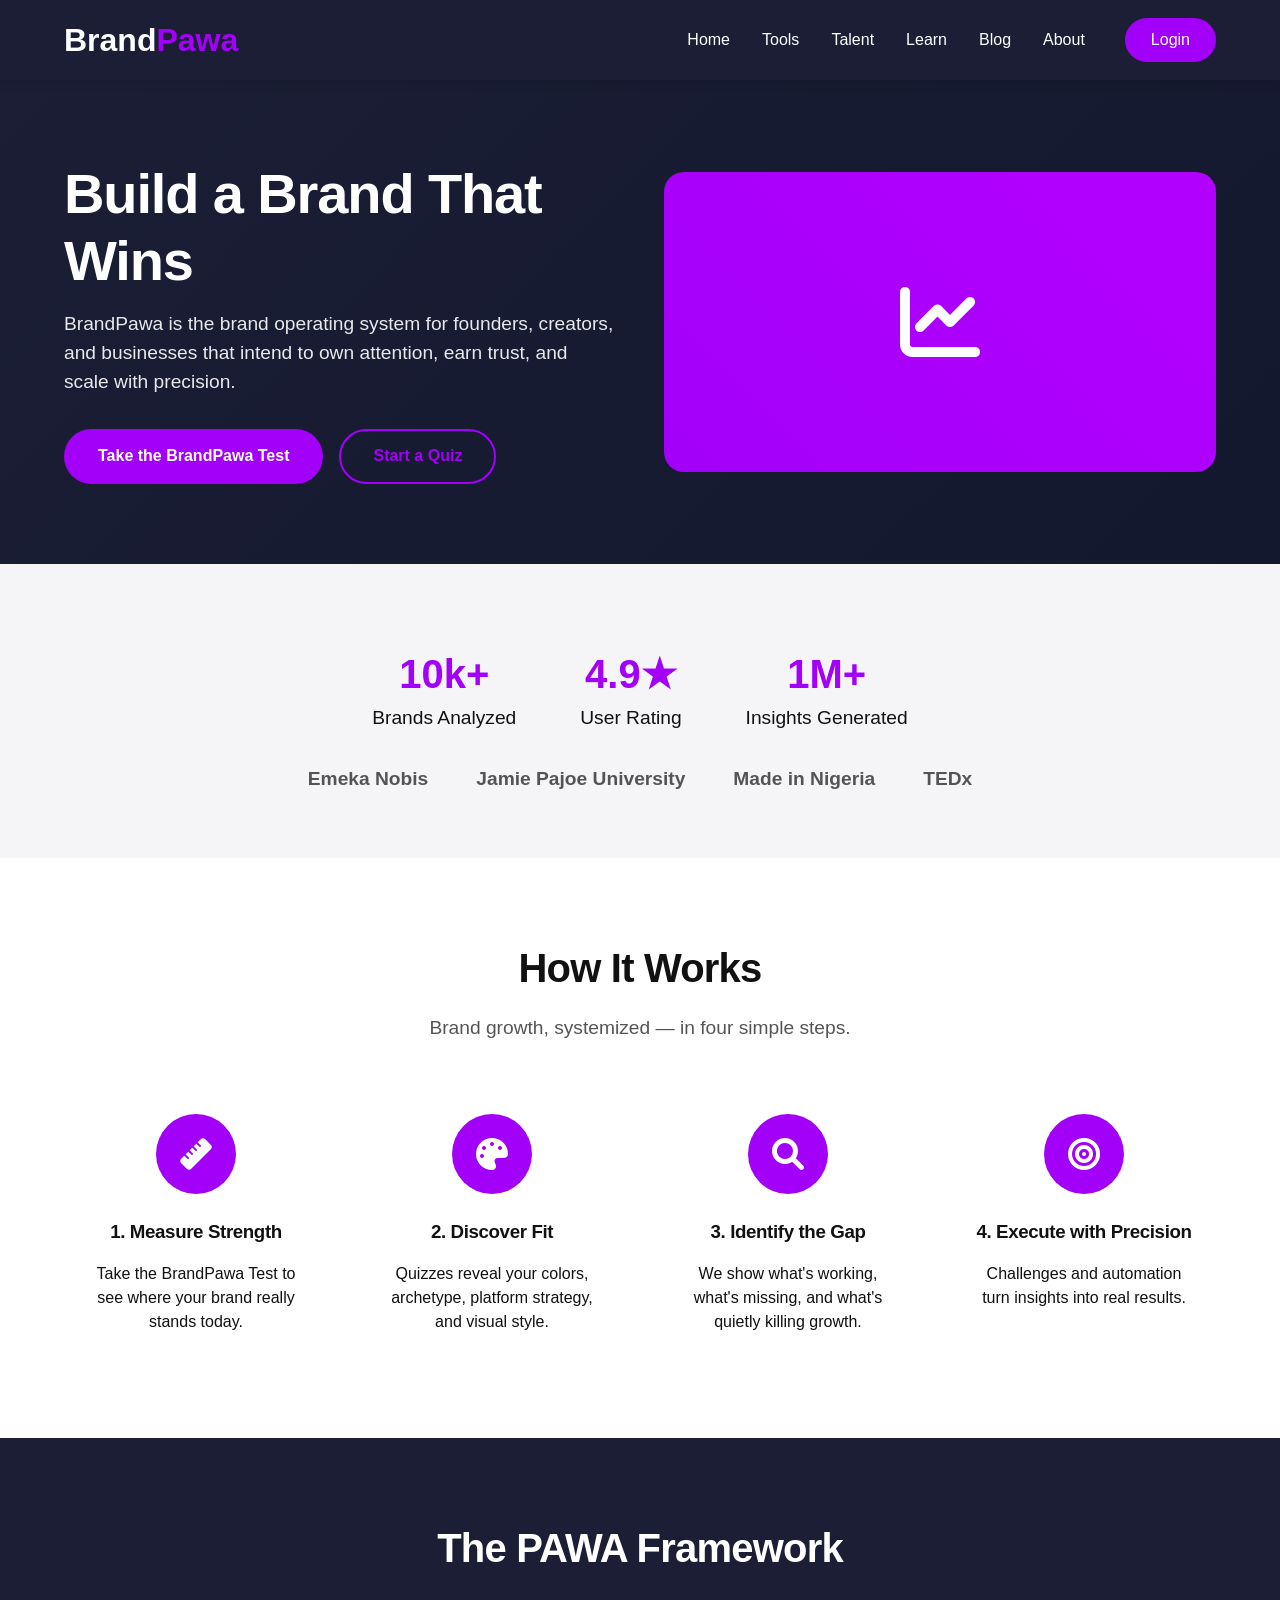
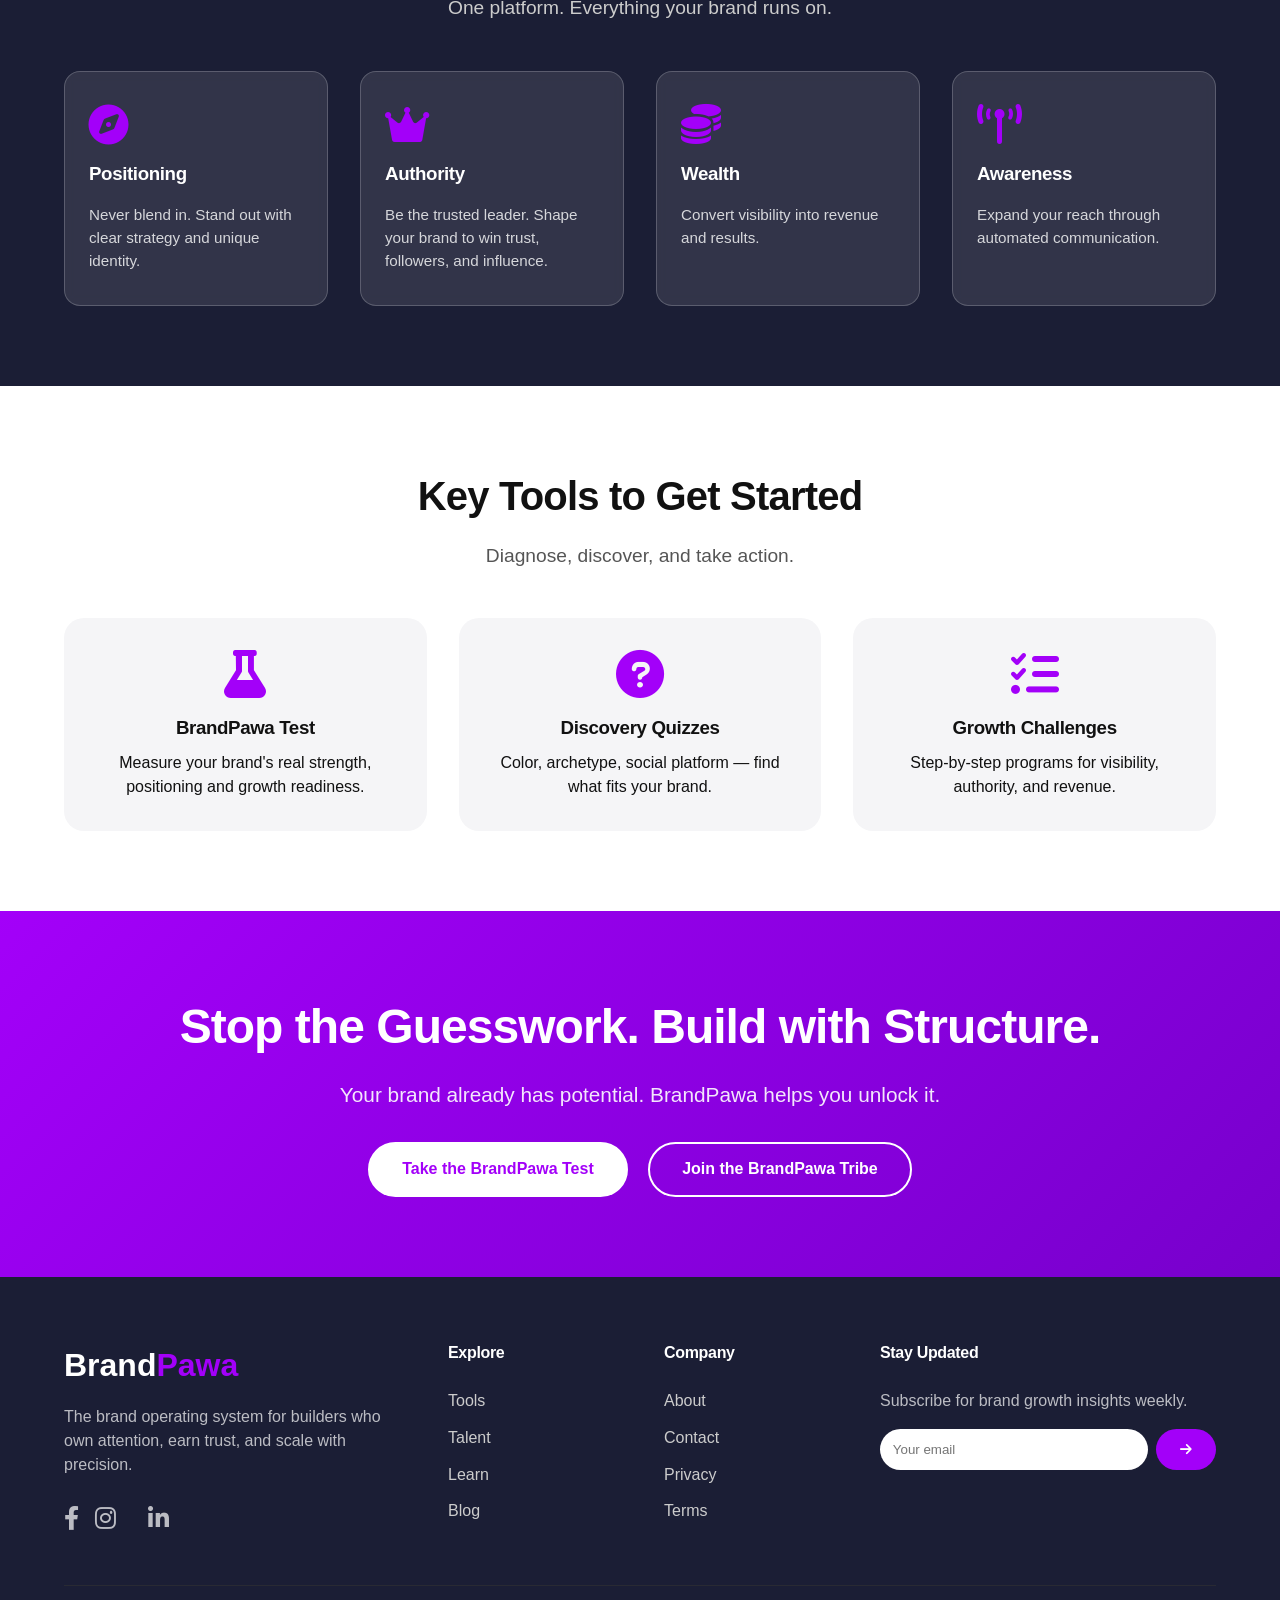
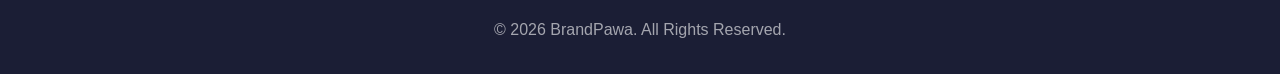
==== index.html @ 24d3e86d "Add initial HTML structure and styles for BrandPawa" ====
<!DOCTYPE html>
<html lang="en">
<head>
    <meta charset="UTF-8">
    <meta name="viewport" content="width=device-width, initial-scale=1.0">
    <title>BrandPawa – Your Brand Growth Partner</title>
    <!-- Font Awesome for vector icons -->
    <link rel="stylesheet" href="https://cdnjs.cloudflare.com/ajax/libs/font-awesome/6.0.0-beta3/css/all.min.css">
    <style>
        /* CSS Variables for Brand Colors */
        :root {
            --primary: #a300f9;
            --primary-dark: #7a00c4;
            --background: #1B1E35;
            --background-light: #252a45;
            --white: #ffffff;
            --gray-light: #f5f5f7;
            --gray: #e6e6e6;
            --text-dark: #111;
            --text-light: #f0f0f0;
        }

        * {
            margin: 0;
            padding: 0;
            box-sizing: border-box;
        }

        body {
            font-family: 'Avenir', -apple-system, BlinkMacSystemFont, 'Segoe UI', Roboto, Helvetica, Arial, sans-serif;
            color: var(--text-dark);
            line-height: 1.5;
            background-color: var(--white);
        }

        h1, h2, h3, h4 {
            font-family: 'Coolvetica', 'Avenir', sans-serif;
            font-weight: 600;
            letter-spacing: -0.02em;
        }

        /* Coolvetica fallback – if not available, use a similar font */
        @font-face {
            font-family: 'Coolvetica';
            src: local('Arial Black'), local('Helvetica Bold'), local('sans-serif');
            font-weight: bold;
            font-style: normal;
        }

        .container {
            width: 90%;
            max-width: 1200px;
            margin: 0 auto;
        }

        /* Buttons */
        .btn {
            display: inline-block;
            padding: 0.85rem 2rem;
            border-radius: 40px;
            font-weight: 600;
            text-decoration: none;
            transition: all 0.3s ease;
            font-size: 1rem;
            border: 2px solid transparent;
            cursor: pointer;
        }

        .btn-primary {
            background-color: var(--primary);
            color: var(--white);
        }

        .btn-primary:hover {
            background-color: var(--primary-dark);
            transform: translateY(-2px);
            box-shadow: 0 10px 20px rgba(163, 0, 249, 0.3);
        }

        .btn-secondary {
            background-color: transparent;
            color: var(--primary);
            border-color: var(--primary);
        }

        .btn-secondary:hover {
            background-color: var(--primary);
            color: var(--white);
        }

        /* Navigation */
        .navbar {
            background-color: var(--background);
            padding: 1rem 0;
            position: sticky;
            top: 0;
            z-index: 100;
            box-shadow: 0 2px 10px rgba(0,0,0,0.1);
        }

        .nav-container {
            display: flex;
            justify-content: space-between;
            align-items: center;
        }

        .logo a {
            font-family: 'Agency', 'Coolvetica', sans-serif;
            font-size: 2rem;
            font-weight: bold;
            color: var(--white);
            text-decoration: none;
        }
        .logo span {
            color: var(--primary);
        }

        .nav-menu {
            display: flex;
            list-style: none;
            gap: 2rem;
            align-items: center;
        }

        .nav-menu a {
            color: var(--white);
            text-decoration: none;
            font-weight: 500;
            transition: color 0.3s;
        }
        .nav-menu a:hover {
            color: var(--primary);
        }

        .nav-menu .btn {
            padding: 0.5rem 1.5rem;
            margin-left: 0.5rem;
        }

        .hamburger {
            display: none;
            font-size: 1.5rem;
            color: var(--white);
            cursor: pointer;
        }

        /* Hero Section */
        .hero {
            background: linear-gradient(135deg, var(--background) 0%, #13182e 100%);
            color: var(--white);
            padding: 5rem 0;
        }

        .hero .container {
            display: grid;
            grid-template-columns: 1fr 1fr;
            gap: 3rem;
            align-items: center;
        }

        .hero-content h1 {
            font-size: 3.5rem;
            line-height: 1.2;
            margin-bottom: 1rem;
        }

        .hero-content p {
            font-size: 1.2rem;
            margin-bottom: 2rem;
            opacity: 0.9;
        }

        .hero-buttons {
            display: flex;
            gap: 1rem;
            flex-wrap: wrap;
        }

        .hero-image {
            background-color: var(--primary);
            height: 300px;
            border-radius: 20px;
            display: flex;
            align-items: center;
            justify-content: center;
            color: var(--white);
            font-size: 2rem;
            text-align: center;
            background-image: linear-gradient(45deg, var(--primary) 0%, #b300ff 100%);
        }
        .hero-image i {
            font-size: 5rem;
        }

        /* Social Proof */
        .social-proof {
            padding: 3rem 0;
            background: var(--gray-light);
            text-align: center;
        }
        .stats {
            display: flex;
            justify-content: center;
            gap: 4rem;
            flex-wrap: wrap;
            margin-top: 2rem;
        }
        .stat-item {
            font-size: 1.2rem;
        }
        .stat-number {
            font-size: 2.5rem;
            font-weight: bold;
            color: var(--primary);
            display: block;
        }
        .trust-logos {
            display: flex;
            justify-content: center;
            gap: 3rem;
            flex-wrap: wrap;
            margin: 2rem 0 1rem;
            opacity: 0.7;
        }
        .trust-logos span {
            font-weight: 600;
            font-size: 1.2rem;
        }

        /* How It Works */
        .how-it-works {
            padding: 5rem 0;
            background: var(--white);
        }
        .section-title {
            text-align: center;
            font-size: 2.5rem;
            margin-bottom: 1rem;
        }
        .section-subtitle {
            text-align: center;
            font-size: 1.2rem;
            color: #555;
            margin-bottom: 3rem;
        }
        .steps {
            display: grid;
            grid-template-columns: repeat(4, 1fr);
            gap: 2rem;
        }
        .step {
            text-align: center;
            padding: 1.5rem;
        }
        .step-icon {
            width: 80px;
            height: 80px;
            background: var(--primary);
            color: white;
            border-radius: 50%;
            display: flex;
            align-items: center;
            justify-content: center;
            margin: 0 auto 1.5rem;
            font-size: 2rem;
        }
        .step h3 {
            margin-bottom: 1rem;
        }

        /* Features / PAWA */
        .features {
            padding: 5rem 0;
            background: var(--background);
            color: white;
        }
        .features-grid {
            display: grid;
            grid-template-columns: repeat(4, 1fr);
            gap: 2rem;
            margin-top: 3rem;
        }
        .feature-card {
            background: rgba(255,255,255,0.1);
            border-radius: 16px;
            padding: 2rem 1.5rem;
            backdrop-filter: blur(5px);
            border: 1px solid rgba(255,255,255,0.2);
            transition: transform 0.3s;
        }
        .feature-card:hover {
            transform: translateY(-5px);
            background: rgba(255,255,255,0.15);
        }
        .feature-card i {
            font-size: 2.5rem;
            color: var(--primary);
            margin-bottom: 1rem;
        }
        .feature-card h3 {
            margin-bottom: 1rem;
        }
        .feature-card p {
            opacity: 0.8;
            font-size: 0.95rem;
        }

        /* Tools Highlight */
        .tools {
            padding: 5rem 0;
            background: var(--white);
        }
        .tools-grid {
            display: grid;
            grid-template-columns: repeat(3, 1fr);
            gap: 2rem;
            margin-top: 3rem;
        }
        .tool-item {
            text-align: center;
            padding: 2rem;
            border-radius: 20px;
            background: var(--gray-light);
            transition: all 0.3s;
        }
        .tool-item:hover {
            box-shadow: 0 10px 30px rgba(0,0,0,0.1);
            background: white;
        }
        .tool-item i {
            font-size: 3rem;
            color: var(--primary);
            margin-bottom: 1rem;
        }
        .tool-item h3 {
            margin-bottom: 0.5rem;
        }

        /* Final CTA */
        .final-cta {
            background: linear-gradient(135deg, var(--primary), #7700cc);
            color: white;
            padding: 5rem 0;
            text-align: center;
        }
        .final-cta h2 {
            font-size: 3rem;
            margin-bottom: 1rem;
        }
        .final-cta p {
            font-size: 1.3rem;
            margin-bottom: 2rem;
            opacity: 0.9;
        }
        .final-cta .btn {
            border-color: white;
            color: white;
            margin: 0 0.5rem;
        }
        .final-cta .btn-primary {
            background: white;
            color: var(--primary);
            border-color: white;
        }
        .final-cta .btn-primary:hover {
            background: transparent;
            color: white;
        }
        .final-cta .btn-secondary:hover {
            background: white;
            color: var(--primary);
        }

        /* Footer */
        footer {
            background: var(--background);
            color: white;
            padding: 4rem 0 2rem;
        }
        .footer-grid {
            display: grid;
            grid-template-columns: 2fr 1fr 1fr 2fr;
            gap: 3rem;
            margin-bottom: 3rem;
        }
        .footer-col p {
            margin: 1rem 0;
            opacity: 0.7;
        }
        .footer-col h4 {
            margin-bottom: 1.5rem;
        }
        .footer-links {
            list-style: none;
        }
        .footer-links li {
            margin-bottom: 0.8rem;
        }
        .footer-links a {
            color: #ccc;
            text-decoration: none;
            transition: color 0.3s;
        }
        .footer-links a:hover {
            color: var(--primary);
        }
        .newsletter-form {
            display: flex;
            gap: 0.5rem;
            margin: 1rem 0;
        }
        .newsletter-form input {
            flex: 1;
            padding: 0.8rem;
            border: none;
            border-radius: 30px;
            outline: none;
        }
        .newsletter-form button {
            background: var(--primary);
            border: none;
            color: white;
            padding: 0 1.5rem;
            border-radius: 30px;
            cursor: pointer;
        }
        .social-icons {
            display: flex;
            gap: 1rem;
            margin-top: 1.5rem;
        }
        .social-icons a {
            color: white;
            font-size: 1.5rem;
            opacity: 0.7;
            transition: opacity 0.3s;
        }
        .social-icons a:hover {
            opacity: 1;
            color: var(--primary);
        }
        .copyright {
            text-align: center;
            padding-top: 2rem;
            border-top: 1px solid #333;
            opacity: 0.6;
        }

        /* Responsive Design */
        @media (max-width: 1024px) {
            .steps, .features-grid, .tools-grid {
                grid-template-columns: repeat(2, 1fr);
            }
            .footer-grid {
                grid-template-columns: repeat(2, 1fr);
            }
        }

        @media (max-width: 768px) {
            .nav-menu {
                display: none;
                position: absolute;
                top: 70px;
                left: 0;
                width: 100%;
                background: var(--background);
                flex-direction: column;
                padding: 2rem;
                gap: 1.5rem;
                box-shadow: 0 10px 20px rgba(0,0,0,0.5);
            }
            .nav-menu.active {
                display: flex;
            }
            .hamburger {
                display: block;
            }
            .hero .container {
                grid-template-columns: 1fr;
                text-align: center;
            }
            .hero-buttons {
                justify-content: center;
            }
            .steps, .features-grid, .tools-grid {
                grid-template-columns: 1fr;
            }
            .footer-grid {
                grid-template-columns: 1fr;
                gap: 2rem;
            }
            .stats {
                gap: 2rem;
            }
            .stat-number {
                font-size: 2rem;
            }
        }

        @media (max-width: 480px) {
            .hero-content h1 {
                font-size: 2.5rem;
            }
            .btn {
                padding: 0.7rem 1.5rem;
            }
        }
    </style>
</head>
<body>
    <!-- Navigation -->
    <nav class="navbar">
        <div class="container nav-container">
            <div class="logo">
                <a href="#">Brand<span>Pawa</span></a>
            </div>
            <ul class="nav-menu" id="navMenu">
                <li><a href="#">Home</a></li>
                <li><a href="#">Tools</a></li>
                <li><a href="#">Talent</a></li>
                <li><a href="#">Learn</a></li>
                <li><a href="#">Blog</a></li>
                <li><a href="#">About</a></li>
                <li><a href="#" class="btn btn-primary">Login</a></li>
            </ul>
            <div class="hamburger" id="hamburger">
                <i class="fas fa-bars"></i>
            </div>
        </div>
    </nav>

    <!-- Hero Section -->
    <section class="hero">
        <div class="container">
            <div class="hero-content">
                <h1>Build a Brand That Wins</h1>
                <p>BrandPawa is the brand operating system for founders, creators, and businesses that intend to own attention, earn trust, and scale with precision.</p>
                <div class="hero-buttons">
                    <a href="#" class="btn btn-primary">Take the BrandPawa Test</a>
                    <a href="#" class="btn btn-secondary">Start a Quiz</a>
                </div>
            </div>
            <div class="hero-image">
                <i class="fas fa-chart-line"></i>
            </div>
        </div>
    </section>

    <!-- Social Proof -->
    <section class="social-proof">
        <div class="container">
            <div class="stats">
                <div class="stat-item">
                    <span class="stat-number">10k+</span>
                    Brands Analyzed
                </div>
                <div class="stat-item">
                    <span class="stat-number">4.9★</span>
                    User Rating
                </div>
                <div class="stat-item">
                    <span class="stat-number">1M+</span>
                    Insights Generated
                </div>
            </div>
            <div class="trust-logos">
                <span>Emeka Nobis</span>
                <span>Jamie Pajoe University</span>
                <span>Made in Nigeria</span>
                <span>TEDx</span>
            </div>
        </div>
    </section>

    <!-- How It Works -->
    <section class="how-it-works">
        <div class="container">
            <h2 class="section-title">How It Works</h2>
            <p class="section-subtitle">Brand growth, systemized — in four simple steps.</p>
            <div class="steps">
                <div class="step">
                    <div class="step-icon"><i class="fas fa-ruler"></i></div>
                    <h3>1. Measure Strength</h3>
                    <p>Take the BrandPawa Test to see where your brand really stands today.</p>
                </div>
                <div class="step">
                    <div class="step-icon"><i class="fas fa-palette"></i></div>
                    <h3>2. Discover Fit</h3>
                    <p>Quizzes reveal your colors, archetype, platform strategy, and visual style.</p>
                </div>
                <div class="step">
                    <div class="step-icon"><i class="fas fa-search"></i></div>
                    <h3>3. Identify the Gap</h3>
                    <p>We show what's working, what's missing, and what's quietly killing growth.</p>
                </div>
                <div class="step">
                    <div class="step-icon"><i class="fas fa-bullseye"></i></div>
                    <h3>4. Execute with Precision</h3>
                    <p>Challenges and automation turn insights into real results.</p>
                </div>
            </div>
        </div>
    </section>

    <!-- Features / PAWA Framework -->
    <section class="features">
        <div class="container">
            <h2 class="section-title">The PAWA Framework</h2>
            <p class="section-subtitle" style="color: #ccc;">One platform. Everything your brand runs on.</p>
            <div class="features-grid">
                <div class="feature-card">
                    <i class="fas fa-compass"></i>
                    <h3>Positioning</h3>
                    <p>Never blend in. Stand out with clear strategy and unique identity.</p>
                </div>
                <div class="feature-card">
                    <i class="fas fa-crown"></i>
                    <h3>Authority</h3>
                    <p>Be the trusted leader. Shape your brand to win trust, followers, and influence.</p>
                </div>
                <div class="feature-card">
                    <i class="fas fa-coins"></i>
                    <h3>Wealth</h3>
                    <p>Convert visibility into revenue and results.</p>
                </div>
                <div class="feature-card">
                    <i class="fas fa-broadcast-tower"></i>
                    <h3>Awareness</h3>
                    <p>Expand your reach through automated communication.</p>
                </div>
            </div>
        </div>
    </section>

    <!-- Key Tools -->
    <section class="tools">
        <div class="container">
            <h2 class="section-title">Key Tools to Get Started</h2>
            <p class="section-subtitle">Diagnose, discover, and take action.</p>
            <div class="tools-grid">
                <div class="tool-item">
                    <i class="fas fa-flask"></i>
                    <h3>BrandPawa Test</h3>
                    <p>Measure your brand's real strength, positioning and growth readiness.</p>
                </div>
                <div class="tool-item">
                    <i class="fas fa-question-circle"></i>
                    <h3>Discovery Quizzes</h3>
                    <p>Color, archetype, social platform — find what fits your brand.</p>
                </div>
                <div class="tool-item">
                    <i class="fas fa-tasks"></i>
                    <h3>Growth Challenges</h3>
                    <p>Step-by-step programs for visibility, authority, and revenue.</p>
                </div>
            </div>
        </div>
    </section>

    <!-- Final Call to Action -->
    <section class="final-cta">
        <div class="container">
            <h2>Stop the Guesswork. Build with Structure.</h2>
            <p>Your brand already has potential. BrandPawa helps you unlock it.</p>
            <div>
                <a href="#" class="btn btn-primary">Take the BrandPawa Test</a>
                <a href="#" class="btn btn-secondary">Join the BrandPawa Tribe</a>
            </div>
        </div>
    </section>

    <!-- Footer -->
    <footer>
        <div class="container">
            <div class="footer-grid">
                <div class="footer-col">
                    <div class="logo" style="margin-bottom: 1rem;">
                        <a href="#" style="color: white;">Brand<span style="color: var(--primary);">Pawa</span></a>
                    </div>
                    <p>The brand operating system for builders who own attention, earn trust, and scale with precision.</p>
                    <div class="social-icons">
                        <a href="#"><i class="fab fa-facebook-f"></i></a>
                        <a href="#"><i class="fab fa-instagram"></i></a>
                        <a href="#"><i class="fab fa-x-twitter"></i></a>
                        <a href="#"><i class="fab fa-linkedin-in"></i></a>
                    </div>
                </div>
                <div class="footer-col">
                    <h4>Explore</h4>
                    <ul class="footer-links">
                        <li><a href="#">Tools</a></li>
                        <li><a href="#">Talent</a></li>
                        <li><a href="#">Learn</a></li>
                        <li><a href="#">Blog</a></li>
                    </ul>
                </div>
                <div class="footer-col">
                    <h4>Company</h4>
                    <ul class="footer-links">
                        <li><a href="#">About</a></li>
                        <li><a href="#">Contact</a></li>
                        <li><a href="#">Privacy</a></li>
                        <li><a href="#">Terms</a></li>
                    </ul>
                </div>
                <div class="footer-col">
                    <h4>Stay Updated</h4>
                    <p>Subscribe for brand growth insights weekly.</p>
                    <form class="newsletter-form">
                        <input type="email" placeholder="Your email" required>
                        <button type="submit"><i class="fas fa-arrow-right"></i></button>
                    </form>
                </div>
            </div>
            <div class="copyright">
                &copy; 2026 BrandPawa. All Rights Reserved.
            </div>
        </div>
    </footer>

    <!-- JavaScript for mobile menu toggle -->
    <script>
        const hamburger = document.getElementById('hamburger');
        const navMenu = document.getElementById('navMenu');

        hamburger.addEventListener('click', () => {
            navMenu.classList.toggle('active');
        });

        // Close menu when a link is clicked (optional)
        document.querySelectorAll('.nav-menu a').forEach(link => {
            link.addEventListener('click', () => {
                navMenu.classList.remove('active');
            });
        });
    </script>
</body>
</html>
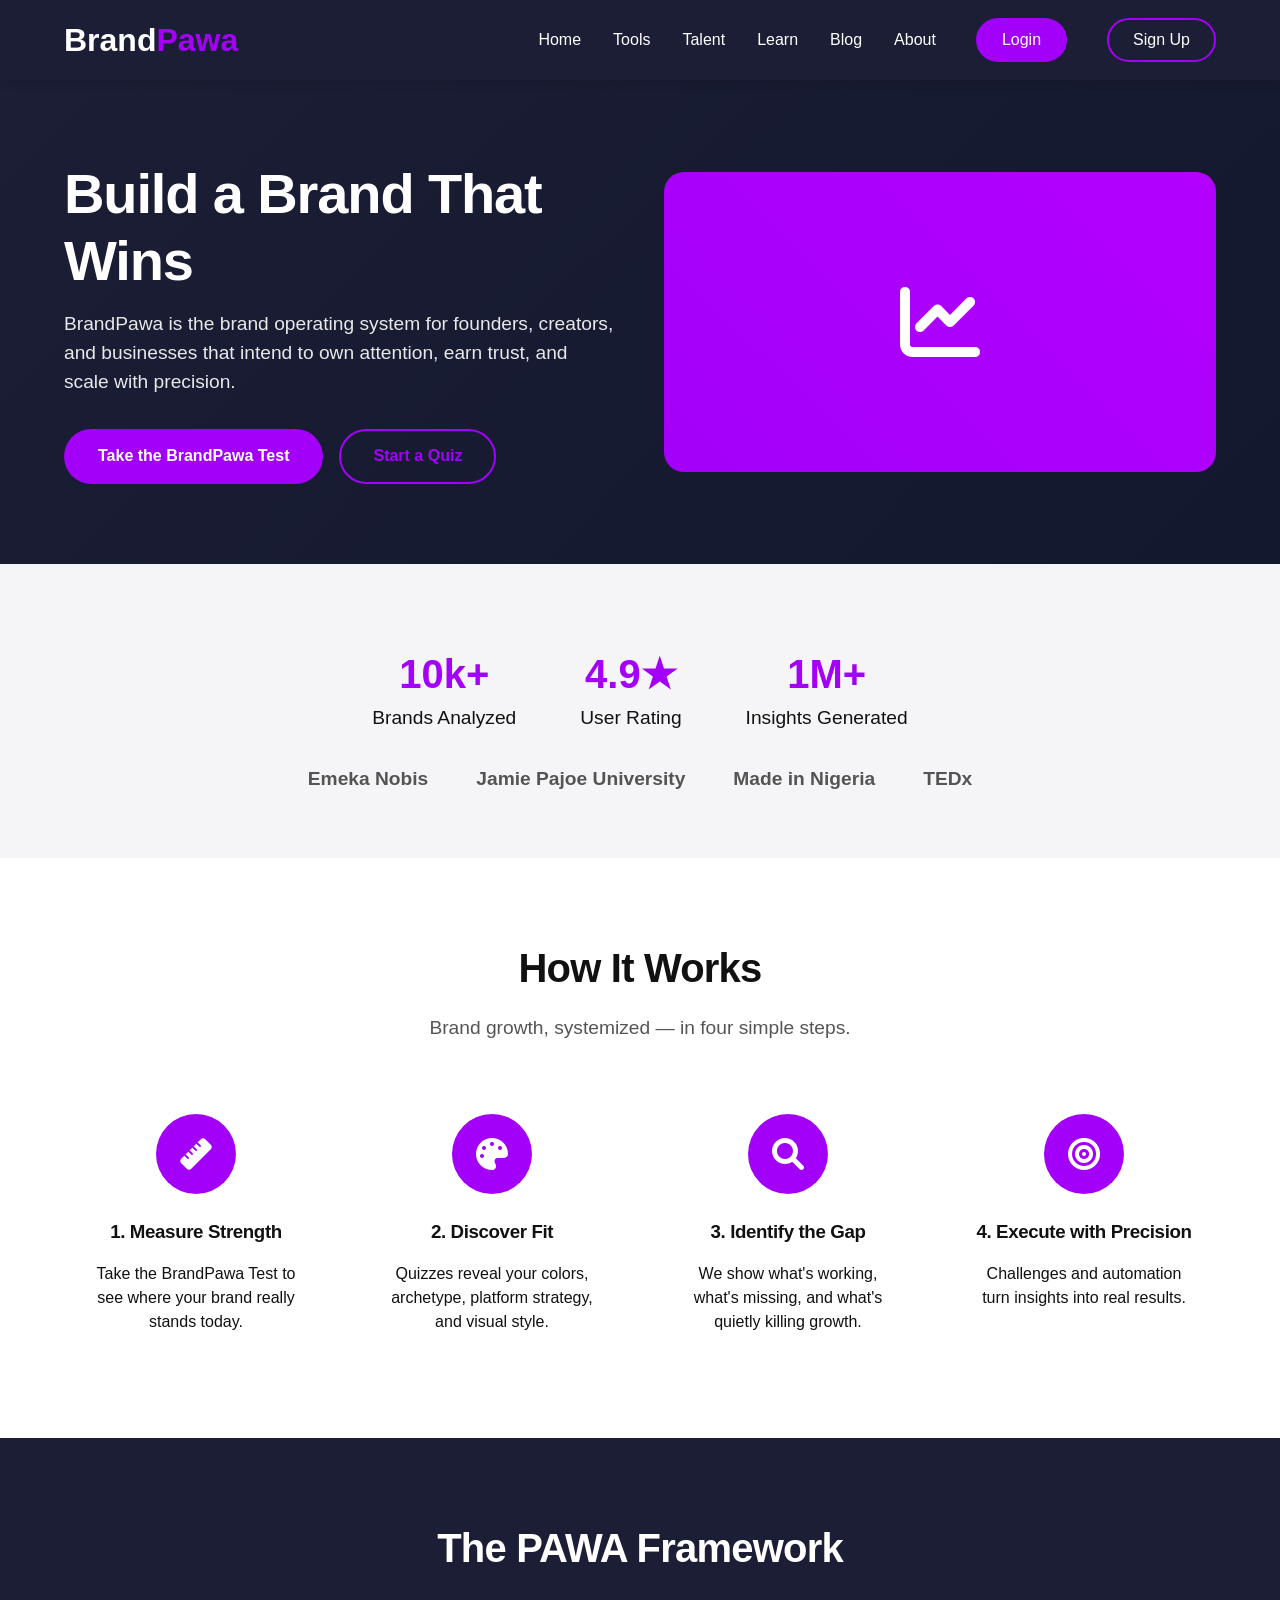
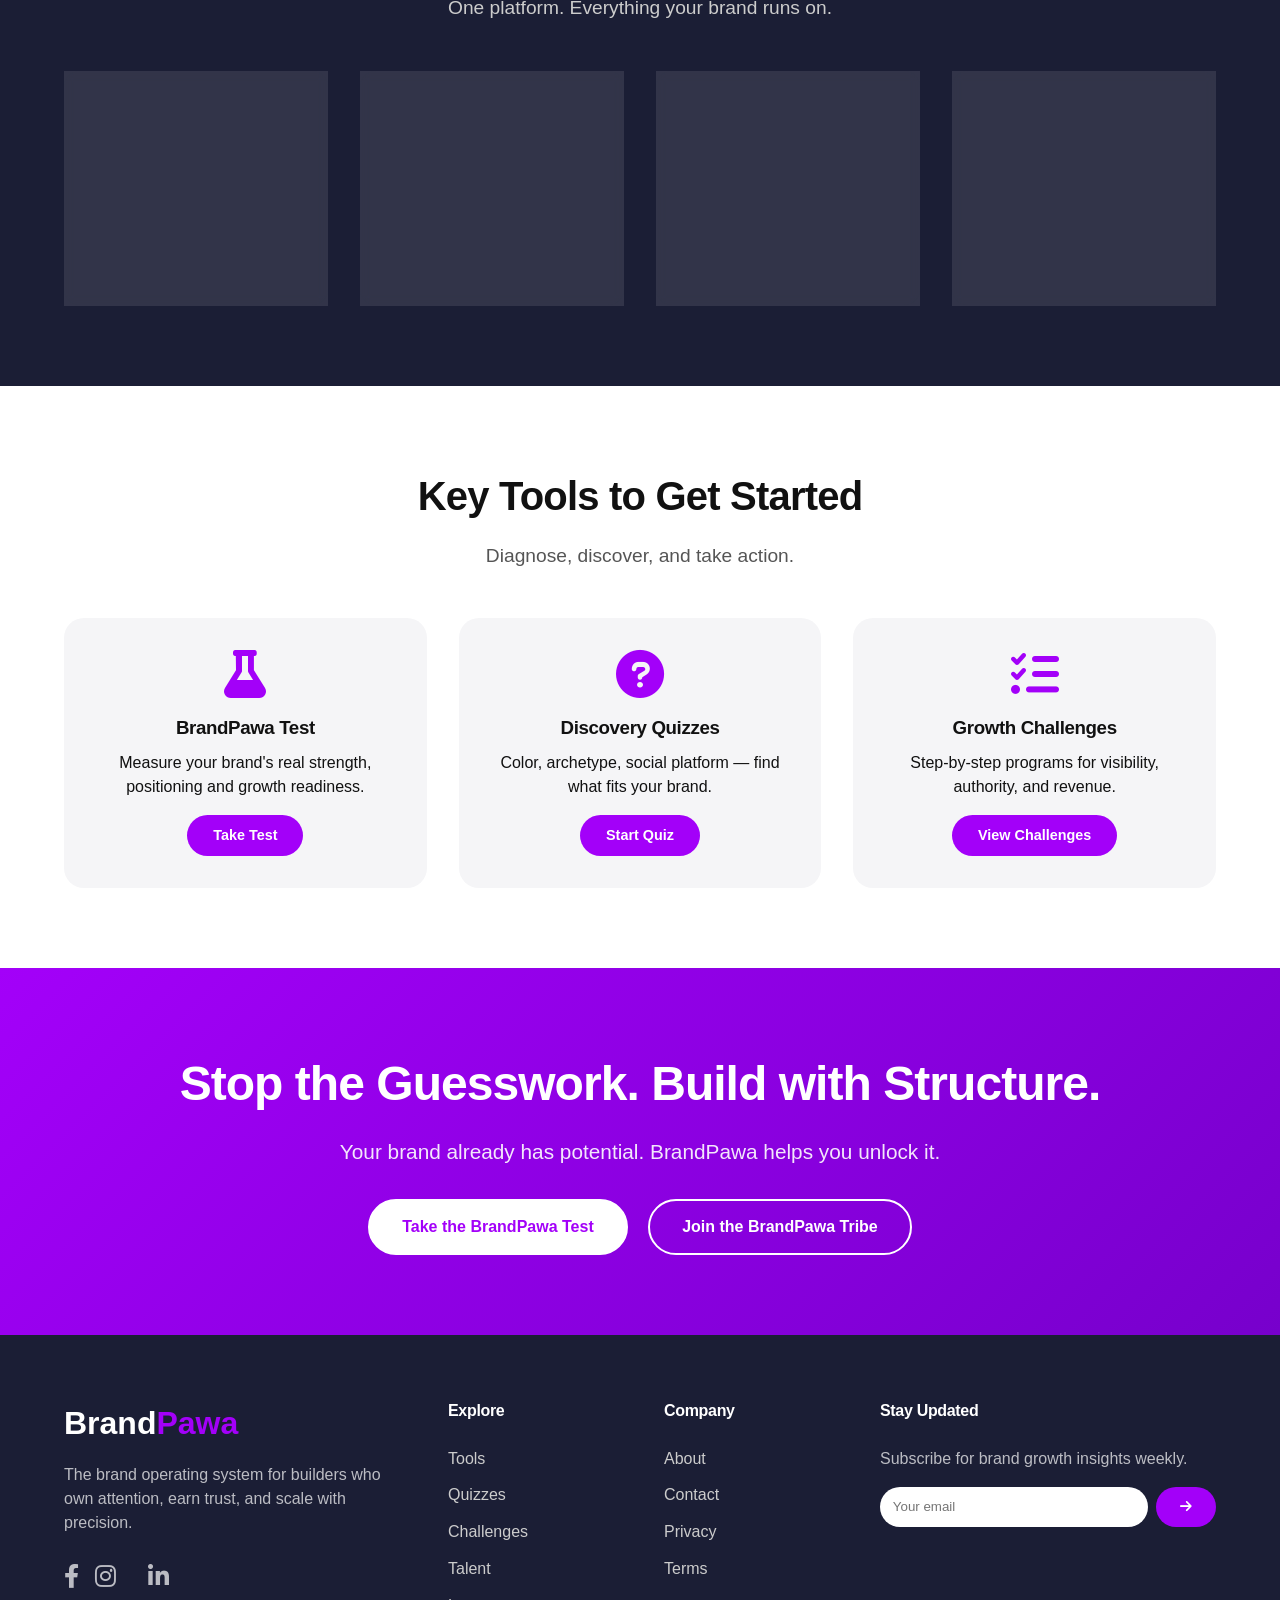
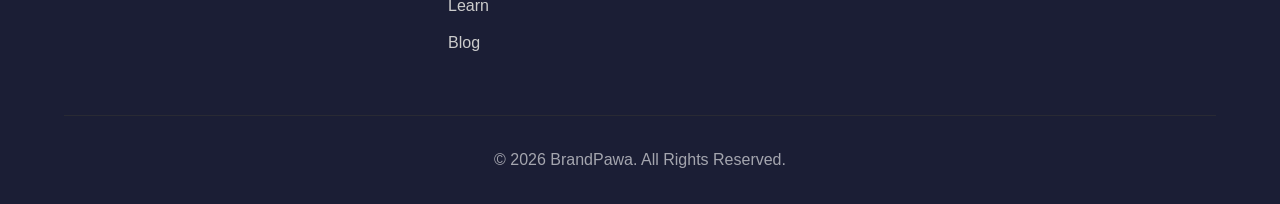
==== commit eafb7893: "Refactor navigation and add newsletter functionality Updated navigation links, added newsletter form" ====
--- a/index.html
+++ b/index.html
@@ -39,7 +39,7 @@
             letter-spacing: -0.02em;
         }
 
-        /* Coolvetica fallback – if not available, use a similar font */
+        /* Coolvetica fallback */
         @font-face {
             font-family: 'Coolvetica';
             src: local('Arial Black'), local('Helvetica Bold'), local('sans-serif');
@@ -335,6 +335,11 @@
         .tool-item h3 {
             margin-bottom: 0.5rem;
         }
+        .tool-item .btn-small {
+            margin-top: 1rem;
+            padding: 0.5rem 1.5rem;
+            font-size: 0.9rem;
+        }
 
         /* Final CTA */
         .final-cta {
@@ -353,8 +358,6 @@
             opacity: 0.9;
         }
         .final-cta .btn {
-            border-color: white;
-            color: white;
             margin: 0 0.5rem;
         }
         .final-cta .btn-primary {
@@ -364,6 +367,10 @@
         }
         .final-cta .btn-primary:hover {
             background: transparent;
+            color: white;
+        }
+        .final-cta .btn-secondary {
+            border-color: white;
             color: white;
         }
         .final-cta .btn-secondary:hover {
@@ -512,16 +519,17 @@
     <nav class="navbar">
         <div class="container nav-container">
             <div class="logo">
-                <a href="#">Brand<span>Pawa</span></a>
+                <a href="index.html">Brand<span>Pawa</span></a>
             </div>
             <ul class="nav-menu" id="navMenu">
-                <li><a href="#">Home</a></li>
-                <li><a href="#">Tools</a></li>
-                <li><a href="#">Talent</a></li>
-                <li><a href="#">Learn</a></li>
-                <li><a href="#">Blog</a></li>
-                <li><a href="#">About</a></li>
-                <li><a href="#" class="btn btn-primary">Login</a></li>
+                <li><a href="index.html">Home</a></li>
+                <li><a href="#tools">Tools</a></li>
+                <li><a href="talent.html">Talent</a></li>
+                <li><a href="learn.html">Learn</a></li>
+                <li><a href="blog.html">Blog</a></li>
+                <li><a href="about.html">About</a></li>
+                <li><a href="auth.html" class="btn btn-primary">Login</a></li>
+                <li><a href="auth.html?signup=true" class="btn btn-secondary">Sign Up</a></li>
             </ul>
             <div class="hamburger" id="hamburger">
                 <i class="fas fa-bars"></i>
@@ -536,8 +544,8 @@
                 <h1>Build a Brand That Wins</h1>
                 <p>BrandPawa is the brand operating system for founders, creators, and businesses that intend to own attention, earn trust, and scale with precision.</p>
                 <div class="hero-buttons">
-                    <a href="#" class="btn btn-primary">Take the BrandPawa Test</a>
-                    <a href="#" class="btn btn-secondary">Start a Quiz</a>
+                    <a href="brand-test.html" class="btn btn-primary">Take the BrandPawa Test</a>
+                    <a href="quizzes.html" class="btn btn-secondary">Start a Quiz</a>
                 </div>
             </div>
             <div class="hero-image">
@@ -633,7 +641,7 @@
     </section>
 
     <!-- Key Tools -->
-    <section class="tools">
+    <section class="tools" id="tools">
         <div class="container">
             <h2 class="section-title">Key Tools to Get Started</h2>
             <p class="section-subtitle">Diagnose, discover, and take action.</p>
@@ -642,16 +650,19 @@
                     <i class="fas fa-flask"></i>
                     <h3>BrandPawa Test</h3>
                     <p>Measure your brand's real strength, positioning and growth readiness.</p>
+                    <a href="brand-test.html" class="btn btn-primary btn-small">Take Test</a>
                 </div>
                 <div class="tool-item">
                     <i class="fas fa-question-circle"></i>
                     <h3>Discovery Quizzes</h3>
                     <p>Color, archetype, social platform — find what fits your brand.</p>
+                    <a href="quizzes.html" class="btn btn-primary btn-small">Start Quiz</a>
                 </div>
                 <div class="tool-item">
                     <i class="fas fa-tasks"></i>
                     <h3>Growth Challenges</h3>
                     <p>Step-by-step programs for visibility, authority, and revenue.</p>
+                    <a href="challenges.html" class="btn btn-primary btn-small">View Challenges</a>
                 </div>
             </div>
         </div>
@@ -663,8 +674,8 @@
             <h2>Stop the Guesswork. Build with Structure.</h2>
             <p>Your brand already has potential. BrandPawa helps you unlock it.</p>
             <div>
-                <a href="#" class="btn btn-primary">Take the BrandPawa Test</a>
-                <a href="#" class="btn btn-secondary">Join the BrandPawa Tribe</a>
+                <a href="brand-test.html" class="btn btn-primary">Take the BrandPawa Test</a>
+                <a href="auth.html?signup=true" class="btn btn-secondary">Join the BrandPawa Tribe</a>
             </div>
         </div>
     </section>
@@ -675,7 +686,7 @@
             <div class="footer-grid">
                 <div class="footer-col">
                     <div class="logo" style="margin-bottom: 1rem;">
-                        <a href="#" style="color: white;">Brand<span style="color: var(--primary);">Pawa</span></a>
+                        <a href="index.html" style="color: white;">Brand<span style="color: var(--primary);">Pawa</span></a>
                     </div>
                     <p>The brand operating system for builders who own attention, earn trust, and scale with precision.</p>
                     <div class="social-icons">
@@ -688,25 +699,27 @@
                 <div class="footer-col">
                     <h4>Explore</h4>
                     <ul class="footer-links">
-                        <li><a href="#">Tools</a></li>
-                        <li><a href="#">Talent</a></li>
-                        <li><a href="#">Learn</a></li>
-                        <li><a href="#">Blog</a></li>
+                        <li><a href="tools.html">Tools</a></li>
+                        <li><a href="quizzes.html">Quizzes</a></li>
+                        <li><a href="challenges.html">Challenges</a></li>
+                        <li><a href="talent.html">Talent</a></li>
+                        <li><a href="learn.html">Learn</a></li>
+                        <li><a href="blog.html">Blog</a></li>
                     </ul>
                 </div>
                 <div class="footer-col">
                     <h4>Company</h4>
                     <ul class="footer-links">
-                        <li><a href="#">About</a></li>
-                        <li><a href="#">Contact</a></li>
-                        <li><a href="#">Privacy</a></li>
-                        <li><a href="#">Terms</a></li>
+                        <li><a href="about.html">About</a></li>
+                        <li><a href="contact.html">Contact</a></li>
+                        <li><a href="privacy.html">Privacy</a></li>
+                        <li><a href="terms.html">Terms</a></li>
                     </ul>
                 </div>
                 <div class="footer-col">
                     <h4>Stay Updated</h4>
                     <p>Subscribe for brand growth insights weekly.</p>
-                    <form class="newsletter-form">
+                    <form class="newsletter-form" id="newsletterForm">
                         <input type="email" placeholder="Your email" required>
                         <button type="submit"><i class="fas fa-arrow-right"></i></button>
                     </form>
@@ -727,12 +740,27 @@
             navMenu.classList.toggle('active');
         });
 
-        // Close menu when a link is clicked (optional)
+        // Close menu when a link is clicked
         document.querySelectorAll('.nav-menu a').forEach(link => {
             link.addEventListener('click', () => {
                 navMenu.classList.remove('active');
             });
         });
+
+        // Newsletter form handler
+        document.getElementById('newsletterForm').addEventListener('submit', function(e) {
+            e.preventDefault();
+            alert('Thanks for subscribing! We\'ll be in touch.');
+            this.reset();
+        });
+
+        // Check URL parameters for signup
+        const urlParams = new URLSearchParams(window.location.search);
+        if (urlParams.get('signup') === 'true') {
+            setTimeout(() => {
+                window.location.href = '/auth.html?signup=true';
+            }, 500);
+        }
     </script>
 </body>
 </html>
